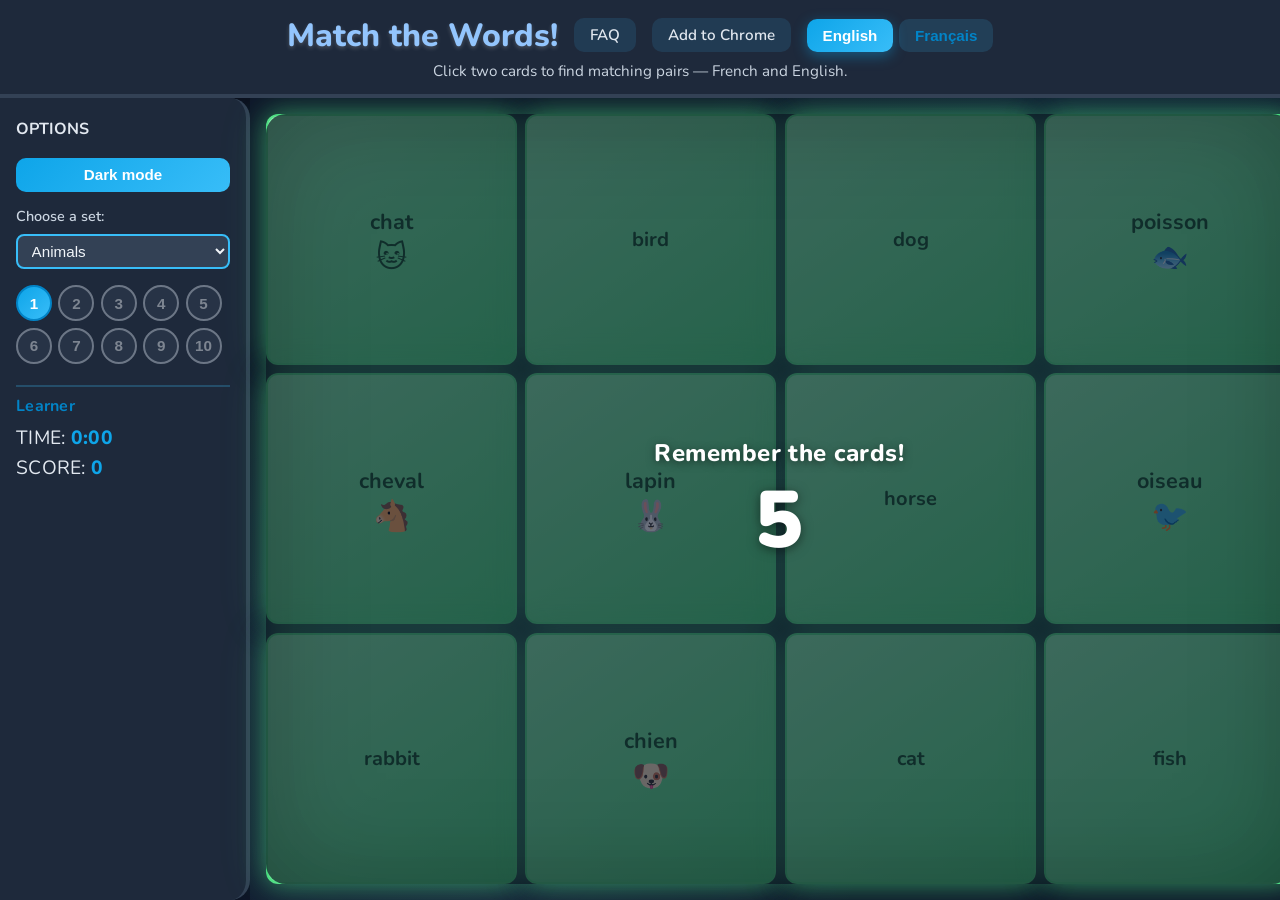
==== index.html @ 668156a0 "Add files via upload" ====
<!DOCTYPE html>
<html lang="en" class="theme-dark">
<head>
  <meta charset="UTF-8">
  <meta name="viewport" content="width=device-width, initial-scale=1.0">
  <title>French & English Matching Game</title>
  <script async src="https://pagead2.googlesyndication.com/pagead/js/adsbygoogle.js?client=ca-pub-5818700278216143" crossorigin="anonymous"></script>
  <link rel="preconnect" href="https://fonts.googleapis.com">
  <link rel="preconnect" href="https://fonts.gstatic.com" crossorigin>
  <link href="https://fonts.googleapis.com/css2?family=Nunito:wght@600;700;800&display=swap" rel="stylesheet">
  <link rel="stylesheet" href="style.css">
</head>
<body>
  <header class="header">
    <div class="header-top">
      <h1 id="page-title">Match the Words!</h1>
      <a href="about.html" class="btn btn-mode" id="faq-link">FAQ</a>
      <a href="https://chromewebstore.google.com/detail/dmmlkmlpfnjhclheapjllopnfknjkdfm" target="_blank" rel="noopener noreferrer" class="btn btn-mode add-to-chrome-btn" id="add-to-chrome-link">Add to Chrome</a>
      <div class="lang-toggle" role="group" aria-label="Language">
        <button type="button" id="lang-en" class="btn btn-lang active" data-lang="en">English</button>
        <button type="button" id="lang-fr" class="btn btn-lang" data-lang="fr">Français</button>
      </div>
    </div>
    <p class="instruction" id="instruction">Click two cards to find matching pairs — French and English.</p>
    <button type="button" id="options-toggle" class="options-toggle" aria-label="Open options" aria-expanded="false">Options</button>
  </header>

  <main class="main">
    <div id="options-overlay" class="options-overlay" aria-hidden="true"></div>
    <div class="main-inner">
      <aside class="options-panel" id="options-panel">
        <div class="options-panel-header">
          <h2 class="options-title" id="options-title">OPTIONS</h2>
          <button type="button" id="options-close" class="options-close" aria-label="Close options">×</button>
        </div>
        <div class="theme-option" role="group" aria-label="Theme">
          <button type="button" id="dark-mode-toggle" class="btn btn-mode btn-theme-toggle" aria-pressed="false">Dark mode</button>
        </div>
        <div class="controls">
          <label for="set-select" id="set-label">Choose a set:</label>
          <select id="set-select" aria-label="Choose word set">
            <option value="">Loading...</option>
          </select>
          <label for="level-select" id="level-label">Level:</label>
          <div class="level-row" id="level-select-row">
            <select id="level-select" aria-label="Level">
              <option value="1">1</option>
              <option value="2">2</option>
              <option value="3">3</option>
              <option value="4">4</option>
              <option value="5">5</option>
              <option value="6">6</option>
              <option value="7">7</option>
              <option value="8">8</option>
              <option value="9">9</option>
              <option value="10">10</option>
            </select>
            <button type="button" id="next-btn" class="btn btn-primary">Next</button>
          </div>
          <div id="practice-level-strip" class="practice-level-strip hidden" role="group" aria-label="Level"></div>
        </div>
        <div class="game-hud">
          <div class="hud-stat hud-title" id="title-display-wrap"><span id="title-display" aria-label="Your rank">Bronze Learner 🥉</span></div>
          <div class="progress-section">
            <div class="progress-label"><span id="progress-text">Level 1/10 · 0/6 pairs</span></div>
            <div class="progress-bar-wrap">
              <div class="progress-bar level-progress-bar" role="progressbar" aria-valuenow="1" aria-valuemin="1" aria-valuemax="10" aria-label="Level progress">
                <div class="progress-bar-fill level-progress-fill" id="level-progress-fill"></div>
              </div>
            </div>
            <div id="pairs-progress-bar" class="progress-bar pairs-progress-bar" role="progressbar" aria-valuenow="0" aria-valuemin="0" aria-valuemax="6" aria-label="Pairs matched">
              <div class="progress-bar-fill pairs-progress-fill" id="progress-bar-fill"></div>
            </div>
          </div>
          <div class="hud-stat hud-time"><span class="hud-stat-label" id="time-label">TIME:</span> <span id="timer-text">0:00</span></div>
          <div class="hud-stat hud-score"><span class="hud-stat-label" id="score-label">SCORE:</span> <span id="score-value">0</span></div>
        </div>
      </aside>
      <div class="game-board-wrap">
        <div id="game-area" class="game-area" aria-live="polite"></div>
      </div>
    </div>

    <div id="win-message" class="win-message hidden" role="alert">
      <p id="win-text">You did it! Great job!</p>
      <div class="win-stats">
        <div id="win-stars" class="win-stars" role="img" aria-label="Stars"></div>
        <p id="win-score-line">Score: <strong id="win-score-value">0</strong></p>
        <p id="win-time-line">Time: <strong id="win-time-value">0:00</strong></p>
      </div>
      <div class="win-actions">
        <button type="button" id="win-replay-btn" class="btn btn-primary">Replay</button>
        <button type="button" id="win-next-btn" class="btn btn-primary">Next</button>
        <button type="button" id="win-back-btn" class="btn btn-secondary">Back to start</button>
      </div>
    </div>

    <div id="timeup-message" class="win-message timeup-message hidden" role="alert">
      <p id="timeup-text">Time's up!</p>
      <p class="timeup-hint">Try again and match all pairs before the timer runs out!</p>
      <div class="win-actions">
        <button type="button" id="timeup-retry-btn" class="btn btn-primary">Retry</button>
        <button type="button" id="timeup-back-btn" class="btn btn-secondary">Back to start</button>
      </div>
    </div>

  </main>

  <script src="game.js"></script>
</body>
</html>
---- style.css ----
*,
*::before,
*::after {
  box-sizing: border-box;
}

:root,
html.theme-light {
  --bg-body: #ffffff;
  --bg-header: #ffffff;
  --bg-panel: #ffffff;
  --bg-board: #f0f9ff;
  --bg-card: linear-gradient(145deg, rgba(56, 189, 248, 0.95) 0%, rgba(125, 211, 252, 0.95) 100%);
  --text-primary: #1e293b;
  --text-secondary: #475569;
  --text-heading: #0284c7;
  --text-muted: #0369a1;
  --border-header: #38bdf8;
  --border-panel: #7dd3fc;
  --shadow-header: rgba(56, 189, 248, 0.2);
  --shadow-panel: rgba(56, 189, 248, 0.12);
  --input-bg: #fff;
  --bg-modal: #ffffff;
  --modal-text: #0369a1;
}

html.theme-dark {
  --bg-body: #0f172a;
  --bg-header: #1e293b;
  --bg-panel: #1e293b;
  --bg-board: #0f172a;
  --bg-card: rgba(30, 41, 59, 0.95);
  --text-primary: #f1f5f9;
  --text-secondary: #cbd5e1;
  --text-heading: #93c5fd;
  --text-muted: #e2e8f0;
  --border-header: #334155;
  --border-panel: #334155;
  --shadow-header: rgba(0, 0, 0, 0.3);
  --shadow-panel: rgba(0, 0, 0, 0.2);
  --input-bg: #334155;
  --bg-modal: #1e293b;
  --modal-text: #e2e8f0;
}

html, body {
  margin: 0;
  height: 100%;
  overflow: hidden;
}

body {
  font-family: "Nunito", "Segoe UI", system-ui, sans-serif;
  background: var(--bg-body);
  min-height: 100vh;
  color: var(--text-primary);
  display: flex;
  flex-direction: column;
  transition: background 0.3s ease, color 0.3s ease;
}

.header {
  flex-shrink: 0;
  text-align: center;
  padding: 0.85rem 1rem;
  background: var(--bg-header);
  border-bottom: 4px solid var(--border-header);
  box-shadow: 0 6px 24px var(--shadow-header);
  transition: background 0.3s ease, border-color 0.3s ease, box-shadow 0.3s ease;
}

.header-top {
  display: flex;
  flex-wrap: wrap;
  align-items: center;
  justify-content: center;
  gap: 0.5rem 1rem;
  margin-bottom: 0.25rem;
}

.action-btn {
  margin-left: auto;
  font-size: 0.9rem;
  font-weight: 700;
  color: #fff;
  text-decoration: none;
  padding: 0.4rem 0.85rem;
  border-radius: 10px;
  position: relative;
  z-index: 1;
  background: linear-gradient(135deg, #0ea5e9 0%, #38bdf8 50%, #7dd3fc 100%);
  box-shadow: 0 2px 10px rgba(14, 165, 233, 0.4);
  transition: transform 0.2s, box-shadow 0.2s;
  overflow: hidden;
}

.action-btn::before {
  content: "";
  position: absolute;
  inset: -3px;
  z-index: -2;
  border-radius: inherit;
  padding: 3px;
  background: conic-gradient(from 0deg, #38bdf8, #7dd3fc, #bae6fd, #38bdf8);
  -webkit-mask: linear-gradient(#fff 0 0) content-box, linear-gradient(#fff 0 0);
  mask: linear-gradient(#fff 0 0) content-box, linear-gradient(#fff 0 0);
  -webkit-mask-composite: xor;
  mask-composite: exclude;
  animation: action-border-spin 2.5s linear infinite;
}

@keyframes action-border-spin {
  to { transform: rotate(360deg); }
}

.action-btn:hover,
.action-btn:focus-visible {
  transform: scale(1.05);
  box-shadow: 0 4px 16px rgba(14, 165, 233, 0.5);
}

.action-btn.clicked {
  background: linear-gradient(135deg, #94a3b8 0%, #cbd5e1 100%);
  color: #64748b;
  box-shadow: none;
  cursor: default;
  transform: none;
}

.action-btn.clicked::before {
  animation: none;
  background: transparent;
}

.action-btn.clicked:hover,
.action-btn.clicked:focus-visible {
  transform: none;
  box-shadow: none;
}

.action-btn.cta-highlight {
  z-index: 11;
  animation: cta-highlight-pulse 1.5s ease-in-out infinite;
}
.action-btn.cta-highlight::before {
  animation: action-border-spin 2.5s linear infinite;
}

@keyframes cta-highlight-pulse {
  0%, 100% { box-shadow: 0 2px 10px rgba(14, 165, 233, 0.4), 0 0 0 0 rgba(56, 189, 248, 0.5); }
  50% { box-shadow: 0 4px 20px rgba(14, 165, 233, 0.6), 0 0 24px 4px rgba(56, 189, 248, 0.4); }
}

.cta-wrap {
  margin-left: auto;
  display: flex;
  flex-direction: column;
  align-items: flex-end;
  gap: 0.2rem;
  position: relative;
  z-index: 10;
}

.redirect-hint {
  font-size: 0.7rem;
  color: var(--text-secondary, #64748b);
  font-weight: 500;
}
.redirect-hint.hidden {
  display: none !important;
}

.highlight-overlay {
  position: fixed;
  inset: 0;
  z-index: 9;
  background: rgba(15, 23, 42, 0.55);
  pointer-events: auto;
  transition: opacity 0.3s ease;
}
.highlight-overlay.hidden {
  display: none !important;
}

.header h1 {
  margin: 0;
  font-size: clamp(1.4rem, 4vw, 2rem);
  font-weight: 800;
  color: var(--text-heading);
  text-shadow: 0 2px 4px rgba(255, 255, 255, 0.2);
  transition: color 0.3s ease;
}

.lang-toggle,
.theme-option {
  display: flex;
  gap: 0.35rem;
  flex-wrap: wrap;
}

.btn-theme-toggle {
  flex: 1;
  min-width: 0;
}

.btn-lang {
  padding: 0.5rem 1rem;
  font-size: 1rem;
  font-weight: 700;
  background: rgba(56, 189, 248, 0.15);
  color: #0284c7;
  border: 3px solid #38bdf8;
  border-radius: 999px;
  cursor: pointer;
}

.btn-lang:hover,
.btn-lang:focus-visible {
  background: rgba(56, 189, 248, 0.25);
  transform: scale(1.05);
}

.btn-lang.active {
  background: linear-gradient(135deg, #0ea5e9 0%, #38bdf8 100%);
  color: #fff;
  border-color: #0284c7;
  box-shadow: 0 4px 14px rgba(14, 165, 233, 0.4);
}

.instruction {
  margin: 0;
  font-size: clamp(0.8rem, 2vw, 0.95rem);
  color: var(--text-secondary);
  transition: color 0.3s ease;
}

.main {
  position: relative;
  flex: 1;
  min-height: 0;
  width: 100%;
  padding: 0;
  display: flex;
  flex-direction: column;
  overflow: hidden;
}

.main-inner {
  flex: 1;
  min-height: 0;
  display: flex;
  flex-direction: row;
  overflow: hidden;
}

.options-panel {
  flex-shrink: 0;
  width: 250px;
  padding: 1.25rem 1rem;
  background: var(--bg-panel);
  border-right: 4px solid var(--border-panel);
  box-shadow: 4px 0 28px var(--shadow-panel);
  display: flex;
  flex-direction: column;
  gap: 0.85rem;
  border-radius: 0 20px 20px 0;
  transition: background 0.3s ease, border-color 0.3s ease, box-shadow 0.3s ease;
}

.options-title {
  margin: 0 0 0.25rem;
  font-size: 1rem;
  color: var(--text-muted);
  transition: color 0.3s ease;
}

.mode-switcher {
  display: flex;
  gap: 0.35rem;
  flex-wrap: wrap;
}

.btn-mode {
  flex: 1;
  min-width: 0;
  padding: 0.4rem 0.5rem;
  font-size: 0.75rem;
  font-weight: 600;
  background: rgba(56, 189, 248, 0.12);
  color: var(--text-muted);
  border: 2px solid #38bdf8;
  border-radius: 8px;
  cursor: pointer;
  transition: background 0.2s, transform 0.15s, color 0.3s;
  white-space: normal;
  word-break: break-word;
  text-align: center;
  line-height: 1.2;
}

.btn-mode:hover,
.btn-mode:focus-visible {
  background: rgba(56, 189, 248, 0.2);
  transform: scale(1.02);
}

.btn-mode.active {
  background: linear-gradient(135deg, #0ea5e9 0%, #38bdf8 100%);
  color: #fff;
  border-color: #0284c7;
}

#faq-link,
.add-to-chrome-btn {
  flex: none;
  text-decoration: none;
  min-width: auto;
}

.daily-progress-wrap {
  display: flex;
  align-items: center;
  gap: 0.5rem;
  font-weight: 700;
  color: #059669;
  font-size: 0.9rem;
}

/* Daily mode: much bigger streak in the options panel */
.options-panel:not(.practice-mode-view) .daily-progress-wrap {
  font-size: 1.5rem;
}

.options-panel:not(.practice-mode-view) .streak-display {
  font-size: 1.5rem;
}

.options-panel:not(.practice-mode-view) .streak-emoji {
  font-size: 1.4rem;
}

.streak-display {
  display: inline-flex;
  align-items: center;
  gap: 0.35rem;
  font-weight: 700;
  color: #ea580c;
  font-size: 0.95rem;
}

.streak-emoji {
  display: inline-block;
  animation: streak-fire 1.2s ease-in-out infinite;
}

@keyframes streak-fire {
  0%, 100% { transform: scale(1); opacity: 1; }
  50% { transform: scale(1.15); opacity: 0.9; }
}

.controls {
  display: flex;
  flex-direction: column;
  gap: 0.5rem;
}

.controls label {
  font-weight: 600;
  font-size: 0.9rem;
  color: var(--text-secondary);
  transition: color 0.3s ease;
}

#set-select,
#level-select {
  padding: 0.4rem 0.6rem;
  font-size: 0.95rem;
  border: 2px solid #38bdf8;
  border-radius: 8px;
  background: var(--input-bg, #fff);
  color: var(--text-primary);
  cursor: pointer;
  transition: background 0.3s ease, color 0.3s ease;
}

.level-row {
  display: flex;
  gap: 0.5rem;
  align-items: center;
}

.level-row.hidden,
.daily-level-wrap.hidden,
.practice-level-strip.hidden {
  display: none !important;
}

/* Level circles (1–10) are for practice only; never show in daily mode */
.options-panel:not(.practice-mode-view) .practice-level-strip {
  display: none !important;
}

.practice-level-strip {
  display: flex;
  flex-wrap: wrap;
  gap: 0.4rem;
  align-items: center;
  margin-top: 0.5rem;
}

.practice-level-btn {
  width: 2.25rem;
  height: 2.25rem;
  padding: 0;
  border-radius: 50%;
  border: 2px solid #38bdf8;
  background: var(--input-bg, #fff);
  color: var(--text-primary);
  font-size: 0.95rem;
  font-weight: 700;
  cursor: pointer;
  display: inline-flex;
  align-items: center;
  justify-content: center;
  transition: background 0.2s ease, color 0.2s ease, border-color 0.2s ease, transform 0.15s ease;
}

.practice-level-btn:hover:not(:disabled) {
  background: #38bdf8;
  color: #fff;
  transform: scale(1.08);
}

.practice-level-btn.current {
  background: linear-gradient(135deg, #0ea5e9 0%, #38bdf8 100%);
  color: #fff;
  border-color: #0284c7;
}

.practice-level-btn:disabled {
  opacity: 0.45;
  cursor: not-allowed;
  border-color: var(--border, #cbd5e1);
}

.daily-level-wrap {
  display: flex;
  align-items: center;
  gap: 0.5rem;
  font-weight: 600;
  font-size: 0.95rem;
  color: var(--text-secondary);
  transition: color 0.3s ease;
}

#daily-level-display {
  min-width: 3ch;
}

.btn {
  padding: 0.5rem 1rem;
  font-size: 0.95rem;
  font-weight: 600;
  border: none;
  border-radius: 10px;
  cursor: pointer;
  transition: transform 0.15s ease, box-shadow 0.15s ease;
}

.btn:hover:not(:disabled),
.btn:focus-visible {
  transform: scale(1.04);
  box-shadow: 0 6px 20px rgba(14, 165, 233, 0.35);
}

.btn-primary {
  background: linear-gradient(135deg, #0ea5e9 0%, #38bdf8 50%, #7dd3fc 100%);
  color: #fff;
  box-shadow: 0 4px 16px rgba(14, 165, 233, 0.35);
  border-radius: 999px;
  font-weight: 700;
}

.btn-secondary {
  background: rgba(56, 189, 248, 0.15);
  color: var(--text-muted);
  border: 2px solid #38bdf8;
  transition: color 0.3s ease;
}

.btn:disabled {
  opacity: 0.6;
  cursor: not-allowed;
  transform: none;
}

.game-hud {
  margin-top: 0.5rem;
  padding-top: 0.75rem;
  border-top: 2px solid rgba(56, 189, 248, 0.25);
  display: flex;
  flex-direction: column;
  gap: 0.35rem;
  font-size: 0.9rem;
  color: var(--text-muted);
  letter-spacing: 0.02em;
  transition: color 0.3s ease;
}

/* Simplified options panel when daily mission is complete (score and time stay visible) */
.options-panel.daily-complete-view .progress-section {
  display: none;
}
.options-panel.daily-complete-view #level-label,
.options-panel.daily-complete-view #level-select-row {
  display: none;
}
.options-panel.daily-complete-view .game-hud {
  gap: 0.25rem;
  padding-top: 0.5rem;
}

/* Simplified options panel in practice mode (keep progress bar, score and time visible) */
.options-panel.practice-mode-view #level-label,
.options-panel.practice-mode-view #level-select-row {
  display: none;
}
.options-panel.practice-mode-view .game-hud {
  gap: 0.25rem;
  padding-top: 0.5rem;
}

/* Progress bar only: fade in from top when preview ends, fade out when round complete (score and time always visible) */
.options-panel .progress-section {
  opacity: 1;
  visibility: visible;
  transform: translateY(0);
  transition: opacity 0.45s ease, visibility 0.45s ease, transform 0.45s ease;
}
.options-panel.preview-active .progress-section {
  opacity: 0;
  visibility: hidden;
  pointer-events: none;
  transform: translateY(-12px);
}
.options-panel.round-complete .progress-section {
  opacity: 0;
  visibility: hidden;
  pointer-events: none;
  transform: translateY(-12px);
  transition: opacity 0.45s ease, visibility 0.45s ease, transform 0.45s ease;
}

.daily-progress-wrap.hidden {
  display: none;
}

.hud-title {
  font-size: clamp(0.85rem, 2vw, 1rem);
  font-weight: 700;
  color: var(--text-muted);
  margin-bottom: 0.25rem;
  transition: color 0.3s ease;
}

#title-display {
  color: #0284c7;
}

.hud-time,
.hud-score {
  font-size: clamp(1rem, 2.5vw, 1.2rem);
}

.hud-time #timer-text,
.hud-score #score-value {
  color: #0ea5e9;
  font-weight: 800;
}

.progress-section {
  display: none !important;
}

.progress-label {
  font-size: 0.8rem;
  font-weight: 600;
  color: #0369a1;
  letter-spacing: 0.02em;
}

#progress-text {
  display: block;
  font-size: 0.8rem;
  color: #0284c7;
  letter-spacing: 0.02em;
}

.progress-bar-wrap {
  margin-bottom: 0.25rem;
}

.progress-bar {
  height: 0.5rem;
  border-radius: 999px;
  background: rgba(56, 189, 248, 0.2);
  border: 1px solid rgba(56, 189, 248, 0.3);
  overflow: hidden;
  box-shadow: inset 0 1px 3px rgba(0, 0, 0, 0.06);
}

.progress-bar.level-progress-bar {
  height: 0.5rem;
  background: linear-gradient(90deg, rgba(56, 189, 248, 0.25) 0%, rgba(14, 165, 233, 0.2) 100%);
  border-color: rgba(56, 189, 248, 0.35);
}

.level-progress-fill {
  background: linear-gradient(90deg, #0ea5e9 0%, #38bdf8 50%, #7dd3fc 100%);
  box-shadow: 0 0 12px rgba(14, 165, 233, 0.4);
  transition: width 0.5s cubic-bezier(0.34, 1.56, 0.64, 1);
}

.pairs-progress-bar {
  height: 0.75rem;
  margin-top: 0.35rem;
  background: rgba(56, 189, 248, 0.2);
}

.progress-bar-fill {
  height: 100%;
  width: 0%;
  border-radius: 999px;
  transition: width 0.5s cubic-bezier(0.34, 1.56, 0.64, 1);
}

.pairs-progress-fill {
  background: linear-gradient(90deg, #0ea5e9 0%, #38bdf8 40%, #7dd3fc 100%);
  box-shadow: 0 0 14px rgba(14, 165, 233, 0.35);
  position: relative;
}

.pairs-progress-fill::after {
  content: "";
  position: absolute;
  inset: 0;
  border-radius: 999px;
  background: linear-gradient(105deg, transparent 0%, rgba(255, 255, 255, 0.35) 50%, transparent 100%);
  pointer-events: none;
}

.game-board-wrap {
  position: relative;
  flex: 1;
  min-height: 0;
  display: flex;
  align-items: center;
  justify-content: center;
  padding: 1rem;
  background: var(--bg-board);
  transition: background 0.3s ease;
}

.preview-overlay {
  position: absolute;
  inset: 0;
  display: flex;
  flex-direction: column;
  align-items: center;
  justify-content: center;
  gap: 0.75rem;
  background: rgba(15, 23, 42, 0.62);
  border-radius: 20px;
  margin: 1rem;
  z-index: 5;
  pointer-events: none;
  box-shadow: inset 0 0 100px rgba(0, 0, 0, 0.25);
  transition: background 0.3s ease;
}

.preview-overlay-msg {
  margin: 0;
  font-size: clamp(1.1rem, 4vw, 1.5rem);
  font-weight: 800;
  color: #fff;
  text-shadow: 0 2px 8px rgba(0, 0, 0, 0.5);
  letter-spacing: 0.02em;
}

.preview-overlay-count {
  margin: 0;
  font-size: clamp(3rem, 12vw, 5rem);
  font-weight: 900;
  color: #fff;
  text-shadow: 0 2px 12px rgba(0, 0, 0, 0.5);
  line-height: 1;
  animation: preview-pulse 1s ease-in-out infinite;
}

@keyframes preview-pulse {
  50% { transform: scale(1.1); }
}

.game-board-wrap::before {
  content: "";
  position: absolute;
  inset: 0;
  background-image: radial-gradient(circle at 20% 80%, rgba(125, 211, 252, 0.12) 0%, transparent 40%),
    radial-gradient(circle at 80% 20%, rgba(56, 189, 248, 0.08) 0%, transparent 40%);
  pointer-events: none;
}

.game-area {
  width: 100%;
  height: 100%;
  max-width: 100%;
  max-height: 100%;
  display: grid;
  grid-template-columns: repeat(4, 1fr);
  grid-template-rows: repeat(3, 1fr);
  gap: 0.5rem;
  aspect-ratio: 4 / 3;
  margin: auto;
}

.card {
  aspect-ratio: 1;
  min-height: 0;
  max-width: 100%;
  max-height: 100%;
  width: 100%;
  height: auto;
  perspective: 600px;
  cursor: pointer;
  transition: transform 0.2s ease;
}

.card:hover:not(.matched) {
  transform: scale(1.03);
}

.card:hover:not(.matched) .card-back {
  box-shadow: 0 10px 28px rgba(14, 165, 233, 0.45);
}

html.theme-dark .card:hover:not(.matched) .card-back {
  box-shadow: 0 8px 24px rgba(71, 85, 105, 0.5);
}

.card-inner {
  position: relative;
  width: 100%;
  height: 100%;
  transition: transform 0.5s ease;
  transform-style: preserve-3d;
}

.card.flipped .card-inner,
.card.matched .card-inner {
  transform: rotateY(180deg);
}

.card-face {
  position: absolute;
  width: 100%;
  height: 100%;
  backface-visibility: hidden;
  border-radius: 12px;
  display: flex;
  align-items: center;
  justify-content: center;
  font-weight: 700;
  font-size: clamp(0.75rem, 2.5vw, 1.25rem);
  box-shadow: 0 4px 12px rgba(0, 0, 0, 0.1);
}

.card-back {
  background: linear-gradient(145deg, #0ea5e9 0%, #38bdf8 50%, #7dd3fc 100%);
  color: #fff;
  border: 4px solid rgba(255, 255, 255, 0.6);
  box-shadow: 0 8px 24px rgba(14, 165, 233, 0.35);
}

html.theme-dark .card-back {
  background: linear-gradient(145deg, #1e3a5f 0%, #334155 100%);
  color: #fff;
  border: 2px solid rgba(71, 85, 105, 0.8);
  box-shadow: 0 4px 16px rgba(0, 0, 0, 0.3);
}

.card-back::after {
  content: "?";
  font-size: 1.8em;
  opacity: 0.9;
}

.card-front {
  background: #fff;
  color: #1a1a2e;
  border: 3px solid #38bdf8;
  transform: rotateY(180deg);
}

html.theme-dark .card-front {
  background: linear-gradient(145deg, #86efac 0%, #4ade80 100%);
  color: #14532d;
  border: 2px solid rgba(74, 222, 128, 0.8);
  box-shadow: 0 0 24px rgba(74, 222, 128, 0.5), 0 0 48px rgba(74, 222, 128, 0.2);
}

.card.matched .card-front {
  background: linear-gradient(145deg, #86efac 0%, #4ade80 100%);
  border-color: #22c55e;
  color: #166534;
  animation: match-shine 0.5s ease-out;
}

html.theme-dark .card.matched .card-front {
  background: linear-gradient(145deg, #86efac 0%, #4ade80 100%);
  border-color: #22c55e;
  color: #14532d;
  box-shadow: 0 0 28px rgba(74, 222, 128, 0.7), 0 0 56px rgba(74, 222, 128, 0.3);
}

@keyframes match-shine {
  0% { transform: rotateY(180deg) scale(1); box-shadow: 0 4px 12px rgba(0, 0, 0, 0.1); }
  50% { transform: rotateY(180deg) scale(1.08); box-shadow: 0 0 20px rgba(34, 197, 94, 0.6); }
  100% { transform: rotateY(180deg) scale(1); box-shadow: 0 4px 12px rgba(0, 0, 0, 0.1); }
}

.card.chinese .card-front {
  font-size: clamp(0.9rem, 3vw, 1.35rem);
  flex-direction: column;
  gap: 0.2em;
}

.card-emoji {
  display: block;
  font-size: 1.4em;
  line-height: 1;
}

.daily-limit-message {
  position: absolute;
  inset: 0;
  display: flex;
  flex-direction: column;
  align-items: center;
  justify-content: center;
  gap: 1rem;
  padding: 1.5rem;
  background: var(--bg-modal);
  border-radius: 20px;
  border: 3px solid #38bdf8;
  text-align: center;
  z-index: 5;
  transition: background 0.3s ease;
}

.daily-limit-message.hidden {
  display: none !important;
}

.daily-limit-text {
  margin: 0;
  font-size: 1.1rem;
  font-weight: 700;
  color: var(--modal-text);
  line-height: 1.4;
  transition: color 0.3s ease;
}

.daily-limit-actions {
  display: flex;
  flex-wrap: wrap;
  gap: 0.75rem;
  justify-content: center;
}

.hidden {
  display: none !important;
}

.win-message,
.timeup-message {
  position: absolute;
  left: 50%;
  top: 50%;
  transform: translate(-50%, -50%);
  z-index: 10;
  text-align: center;
  padding: 1.75rem 2rem;
  max-width: min(90vw, 420px);
  width: 100%;
  box-sizing: border-box;
}

.win-message {
  background: var(--bg-modal);
  border-radius: 24px;
  border: 4px solid #22c55e;
  box-shadow: 0 24px 64px rgba(0, 0, 0, 0.18), 0 0 0 2px rgba(34, 197, 94, 0.3);
  transition: background 0.3s ease;
}

.win-message p {
  margin: 0 0 0.5rem;
  font-size: 1.5rem;
  font-weight: 700;
  color: var(--modal-text);
  transition: color 0.3s ease;
}

.win-stats {
  margin: 1rem 0;
  font-size: 1.1rem;
  color: var(--modal-text);
  transition: color 0.3s ease;
}

.win-stars {
  display: flex;
  justify-content: center;
  gap: 0.35em;
  margin: 0 0 0.5rem;
  font-size: 2.5rem;
  line-height: 1;
}

.win-star {
  display: inline-block;
  transform: scale(0);
  opacity: 0;
  animation: star-pop 0.5s cubic-bezier(0.34, 1.56, 0.64, 1) forwards;
}

.win-star-filled {
  color: #fbbf24;
  text-shadow: 0 0 12px rgba(251, 191, 36, 0.5);
}

.win-star-empty {
  color: rgba(14, 165, 233, 0.25);
  animation-name: star-pop-subtle;
}

@keyframes star-pop {
  0% { transform: scale(0); opacity: 0; }
  60% { transform: scale(1.25); opacity: 1; }
  100% { transform: scale(1); opacity: 1; }
}

@keyframes star-pop-subtle {
  0% { transform: scale(0); opacity: 0; }
  100% { transform: scale(1); opacity: 1; }
}

.win-stats p {
  margin: 0.25rem 0;
  font-size: 1.1rem;
  font-weight: 600;
}

.win-actions {
  display: flex;
  flex-wrap: wrap;
  gap: 0.75rem;
  justify-content: center;
  margin-top: 1rem;
}

.win-message .btn {
  margin: 0;
}

.timeup-message {
  border: 4px solid #38bdf8;
  border-radius: 24px;
  background: var(--bg-modal, #ffffff);
  box-shadow: 0 20px 60px rgba(56, 189, 248, 0.2);
}

.timeup-message p {
  color: #0369a1;
}

.timeup-hint {
  font-size: 0.95rem !important;
  font-weight: 600 !important;
  color: #0284c7 !important;
  margin: 0.5rem 0 1rem !important;
}

.confetti-container {
  position: fixed;
  inset: 0;
  pointer-events: none;
  z-index: 20;
  overflow: hidden;
}

.confetti-piece {
  position: absolute;
  top: -10px;
  border-radius: 2px;
  pointer-events: none;
  animation: confetti-fall 2.5s ease-out forwards;
}

@keyframes confetti-fall {
  0% {
    transform: translateY(0) rotate(0deg);
    opacity: 1;
  }
  100% {
    transform: translateY(100vh) rotate(720deg);
    opacity: 0;
  }
}

.daily-complete-celebration {
  position: fixed;
  inset: 0;
  z-index: 25;
  display: flex;
  align-items: center;
  justify-content: center;
  pointer-events: none;
  opacity: 0;
  transition: opacity 0.25s ease-out;
}

.daily-complete-celebration.visible {
  opacity: 1;
}

.daily-complete-celebration.hidden {
  display: none !important;
}

.daily-complete-overlay {
  position: absolute;
  inset: 0;
  background: rgba(0, 0, 0, 0.72);
}

.daily-complete-streak-reveal {
  position: relative;
  z-index: 1;
  text-align: center;
  transform: scale(0.3);
  opacity: 0;
  transition: transform 0.35s cubic-bezier(0.34, 1.56, 0.64, 1), opacity 0.3s ease-out;
}

.daily-complete-streak-reveal.revealed {
  transform: scale(1);
  opacity: 1;
}

.daily-complete-streak-label {
  margin: 0 0 0.25rem 0;
  font-size: 1rem;
  font-weight: 700;
  color: rgba(255, 255, 255, 0.9);
  text-transform: uppercase;
  letter-spacing: 0.08em;
}

.daily-complete-streak-value {
  margin: 0;
  font-size: 3rem;
  font-weight: 800;
  color: #fff;
  display: flex;
  align-items: center;
  justify-content: center;
  gap: 0.25rem;
}

.daily-complete-emoji {
  display: inline-block;
  animation: streak-fire 1.2s ease-in-out infinite;
}

/* Options toggle — visible only on small screens */
.options-toggle {
  display: none;
  margin: 0.5rem auto 0;
  padding: 0.4rem 0.75rem;
  font-size: 0.85rem;
  font-weight: 700;
  background: rgba(56, 189, 248, 0.2);
  color: var(--text-heading);
  border: 2px solid var(--border-panel);
  border-radius: 8px;
  cursor: pointer;
  transition: background 0.2s, transform 0.15s;
}

.options-toggle:hover,
.options-toggle:focus-visible {
  background: rgba(56, 189, 248, 0.35);
  transform: scale(1.02);
}

.options-close {
  display: none;
  padding: 0.25rem 0.5rem;
  font-size: 1.5rem;
  line-height: 1;
  background: transparent;
  border: none;
  color: var(--text-muted);
  cursor: pointer;
  border-radius: 6px;
  transition: background 0.2s, color 0.2s;
}

.options-close:hover,
.options-close:focus-visible {
  background: rgba(56, 189, 248, 0.2);
  color: var(--text-primary);
}

.options-panel-header {
  display: flex;
  align-items: center;
  justify-content: space-between;
  gap: 0.5rem;
  margin-bottom: 0.25rem;
}

.options-panel-header .options-title {
  margin: 0;
}

.options-overlay {
  display: none;
  position: fixed;
  inset: 0;
  background: rgba(15, 23, 42, 0.5);
  z-index: 8;
  opacity: 0;
  pointer-events: none;
  transition: opacity 0.25s ease;
}

body.options-open .options-overlay {
  opacity: 1;
  pointer-events: auto;
}

@media (max-width: 768px) {
  .options-toggle {
    display: inline-flex;
    align-items: center;
    justify-content: center;
  }
}

@media (max-width: 600px) {
  .main-inner {
    flex-direction: row;
  }

  .options-overlay {
    display: block;
  }

  .options-panel {
    position: fixed;
    left: 0;
    top: 0;
    bottom: 0;
    width: 280px;
    max-width: 85vw;
    z-index: 9;
    transform: translateX(-100%);
    transition: transform 0.3s ease;
    border-right: 4px solid var(--border-panel);
    border-radius: 0;
    overflow-y: auto;
    -webkit-overflow-scrolling: touch;
  }

  body.options-open .options-panel {
    transform: translateX(0);
  }

  .options-close {
    display: block;
    flex-shrink: 0;
  }

  .options-title {
    width: auto;
  }

  .header {
    padding: 0.65rem 0.75rem;
  }

  .instruction {
    font-size: clamp(0.75rem, 2vw, 0.9rem);
  }
}

@media (max-width: 480px) {
  .game-area {
    grid-template-columns: repeat(3, 1fr);
    gap: 0.4rem;
  }

  .game-board-wrap {
    padding: 0.75rem;
  }

  .card {
    min-width: 0;
  }
}

@media (max-width: 360px) {
  .game-area {
    grid-template-columns: repeat(2, 1fr);
  }
}

@media (min-width: 501px) {
  .game-area {
    grid-template-columns: repeat(4, 1fr);
  }
}

/* About page — allow scroll (override game page overflow: hidden) */
html:has(body.about-page) {
  overflow: auto;
  height: auto;
}

.about-page {
  overflow: auto;
  height: auto;
  min-height: 100vh;
  display: block;
}

.about-page .header-top {
  margin-bottom: 0;
}

.about-site-title {
  margin: 0;
  font-size: clamp(1.2rem, 3.5vw, 1.75rem);
  font-weight: 800;
  color: var(--text-heading);
}

.about-site-link {
  color: inherit;
  text-decoration: none;
}

.about-site-link:hover,
.about-site-link:focus-visible {
  text-decoration: underline;
}

.about-nav {
  display: flex;
  align-items: center;
  gap: 0.5rem;
}

.about-nav .btn {
  text-decoration: none;
}

.about-nav-current {
  font-weight: 700;
  color: var(--text-muted);
  font-size: 0.9rem;
}

.ad-slot {
  min-height: 90px;
  background: var(--bg-panel);
  margin: 0;
  padding: 0.5rem 1rem;
}

.ad-slot-bottom {
  min-height: 250px;
  margin-top: 1rem;
}

.about-main {
  max-width: 720px;
  margin: 0 auto;
  padding: 1.5rem 1rem 1rem;
}

@media (max-width: 380px) {
  .about-main {
    padding-left: 0.75rem;
    padding-right: 0.75rem;
  }
}

.about-content {
  line-height: 1.6;
  color: var(--text-primary);
}

.about-content h2 {
  font-size: 1.25rem;
  color: var(--text-heading);
  margin: 1.5rem 0 0.5rem;
  scroll-margin-top: 1rem;
}

.about-content h2:first-child {
  margin-top: 0;
}

.about-content h3 {
  font-size: 1.05rem;
  color: var(--text-heading);
  margin: 1.25rem 0 0.35rem;
  scroll-margin-top: 1rem;
}

.faq-list h3:first-of-type {
  margin-top: 0.5rem;
}

.about-content p {
  margin: 0 0 0.75rem;
}

.about-content ul {
  margin: 0 0 1rem;
  padding-left: 1.5rem;
}

.about-content li {
  margin-bottom: 0.35rem;
}

.about-footer {
  text-align: center;
  padding: 1.5rem 1rem;
  border-top: 1px solid var(--border-panel);
  margin-top: 1rem;
}

.about-footer a {
  color: var(--text-heading);
  text-decoration: none;
  font-weight: 700;
}

.about-footer a:hover,
.about-footer a:focus-visible {
  text-decoration: underline;
}
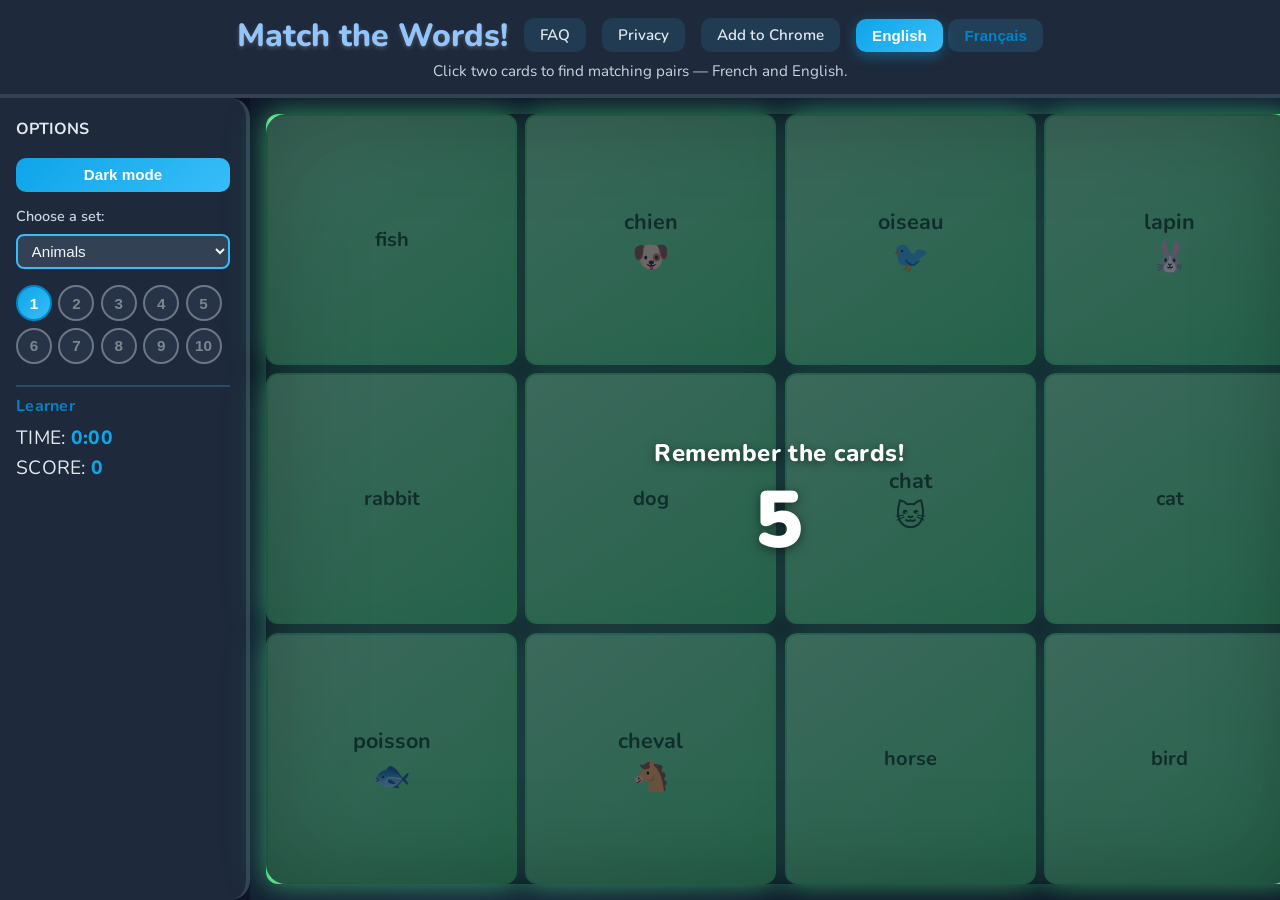
==== commit 86e861e5: "Add files via upload" ====
--- a/index.html
+++ b/index.html
@@ -15,6 +15,7 @@
     <div class="header-top">
       <h1 id="page-title">Match the Words!</h1>
       <a href="about.html" class="btn btn-mode" id="faq-link">FAQ</a>
+      <a href="privacy.html" class="btn btn-mode add-to-chrome-btn">Privacy</a>
       <a href="https://chromewebstore.google.com/detail/dmmlkmlpfnjhclheapjllopnfknjkdfm" target="_blank" rel="noopener noreferrer" class="btn btn-mode add-to-chrome-btn" id="add-to-chrome-link">Add to Chrome</a>
       <div class="lang-toggle" role="group" aria-label="Language">
         <button type="button" id="lang-en" class="btn btn-lang active" data-lang="en">English</button>
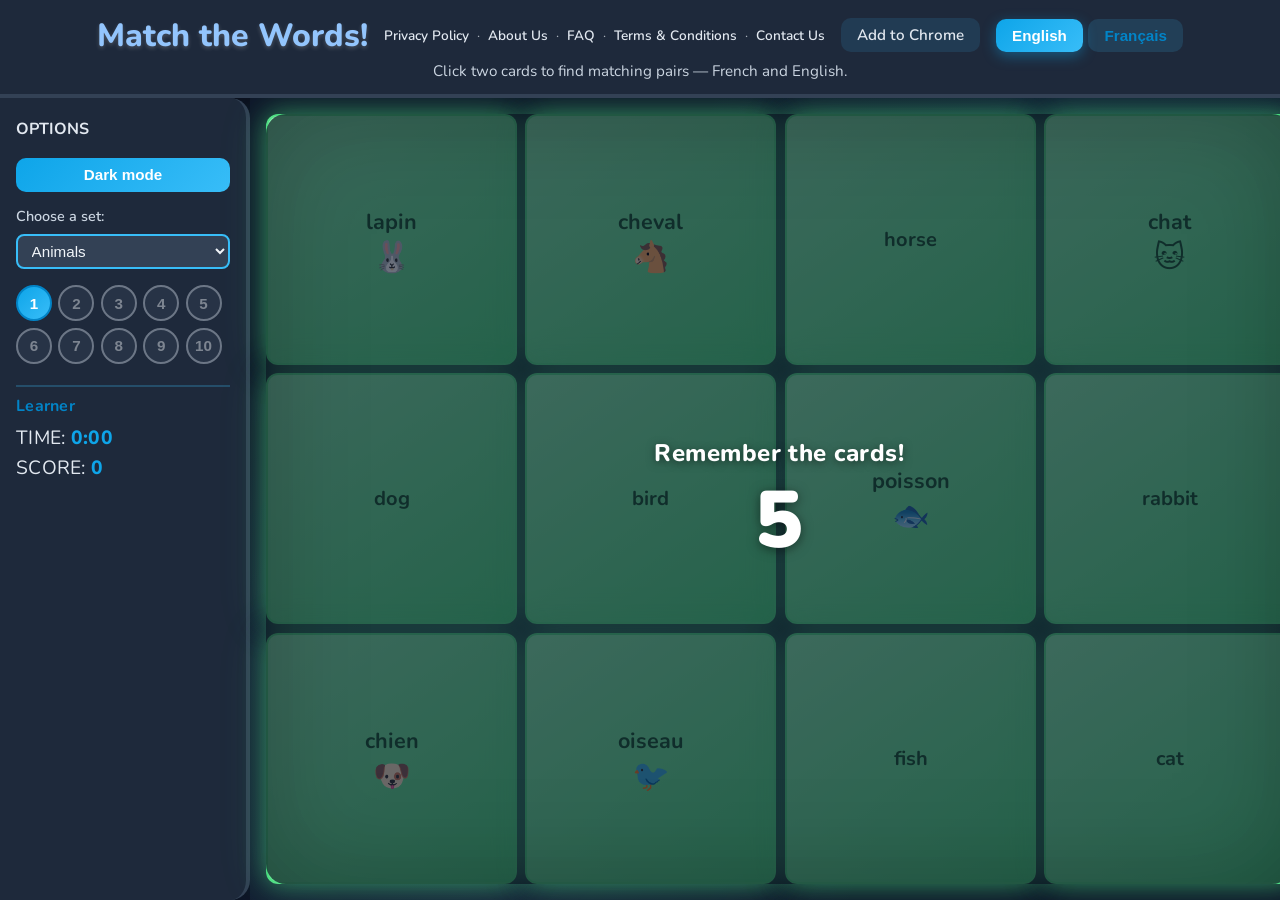
==== commit aa4e8eac: "Add files via upload" ====
--- a/index.html
+++ b/index.html
@@ -14,8 +14,13 @@
   <header class="header">
     <div class="header-top">
       <h1 id="page-title">Match the Words!</h1>
-      <a href="about.html" class="btn btn-mode" id="faq-link">FAQ</a>
-      <a href="privacy.html" class="btn btn-mode add-to-chrome-btn">Privacy</a>
+      <nav class="about-nav" aria-label="Site navigation">
+        <a href="privacy.html" class="nav-bar-link">Privacy Policy</a>
+        <a href="about.html#about" class="nav-bar-link">About Us</a>
+        <a href="about.html#faq" class="nav-bar-link">FAQ</a>
+        <a href="terms.html" class="nav-bar-link">Terms & Conditions</a>
+        <a href="contact.html" class="nav-bar-link">Contact Us</a>
+      </nav>
       <a href="https://chromewebstore.google.com/detail/dmmlkmlpfnjhclheapjllopnfknjkdfm" target="_blank" rel="noopener noreferrer" class="btn btn-mode add-to-chrome-btn" id="add-to-chrome-link">Add to Chrome</a>
       <div class="lang-toggle" role="group" aria-label="Language">
         <button type="button" id="lang-en" class="btn btn-lang active" data-lang="en">English</button>
--- a/style.css
+++ b/style.css
@@ -1270,17 +1270,61 @@
 .about-nav {
   display: flex;
   align-items: center;
-  gap: 0.5rem;
+  flex-wrap: wrap;
+  gap: 0.25rem 0.5rem;
 }
 
 .about-nav .btn {
   text-decoration: none;
+}
+
+/* Nav bar links (text style, not buttons) */
+.about-nav .nav-bar-link {
+  padding: 0;
+  font-size: 0.85rem;
+  font-weight: 600;
+  background: none;
+  border: none;
+  border-radius: 0;
+  color: var(--text-muted);
+  text-decoration: none;
+  cursor: pointer;
+  transition: color 0.2s ease;
+  box-shadow: none;
+  transform: none;
+  flex: none;
+  min-width: 0;
+}
+
+.about-nav .nav-bar-link:hover,
+.about-nav .nav-bar-link:focus-visible {
+  color: var(--text-heading);
+  text-decoration: underline;
+  background: transparent;
+  transform: none;
+  box-shadow: none;
+}
+
+.about-nav .nav-bar-link:not(:last-child)::after {
+  content: " · ";
+  margin-left: 0.25rem;
+  color: var(--text-muted);
+  opacity: 0.7;
+  font-weight: 400;
 }
 
 .about-nav-current {
   font-weight: 700;
   color: var(--text-muted);
-  font-size: 0.9rem;
+  font-size: 0.85rem;
+}
+
+.about-nav .about-nav-current:not(:last-child)::after {
+  content: " · ";
+  margin-left: 0.25rem;
+  color: var(--text-muted);
+  opacity: 0.7;
+  font-weight: 400;
 }
 
 .ad-slot {
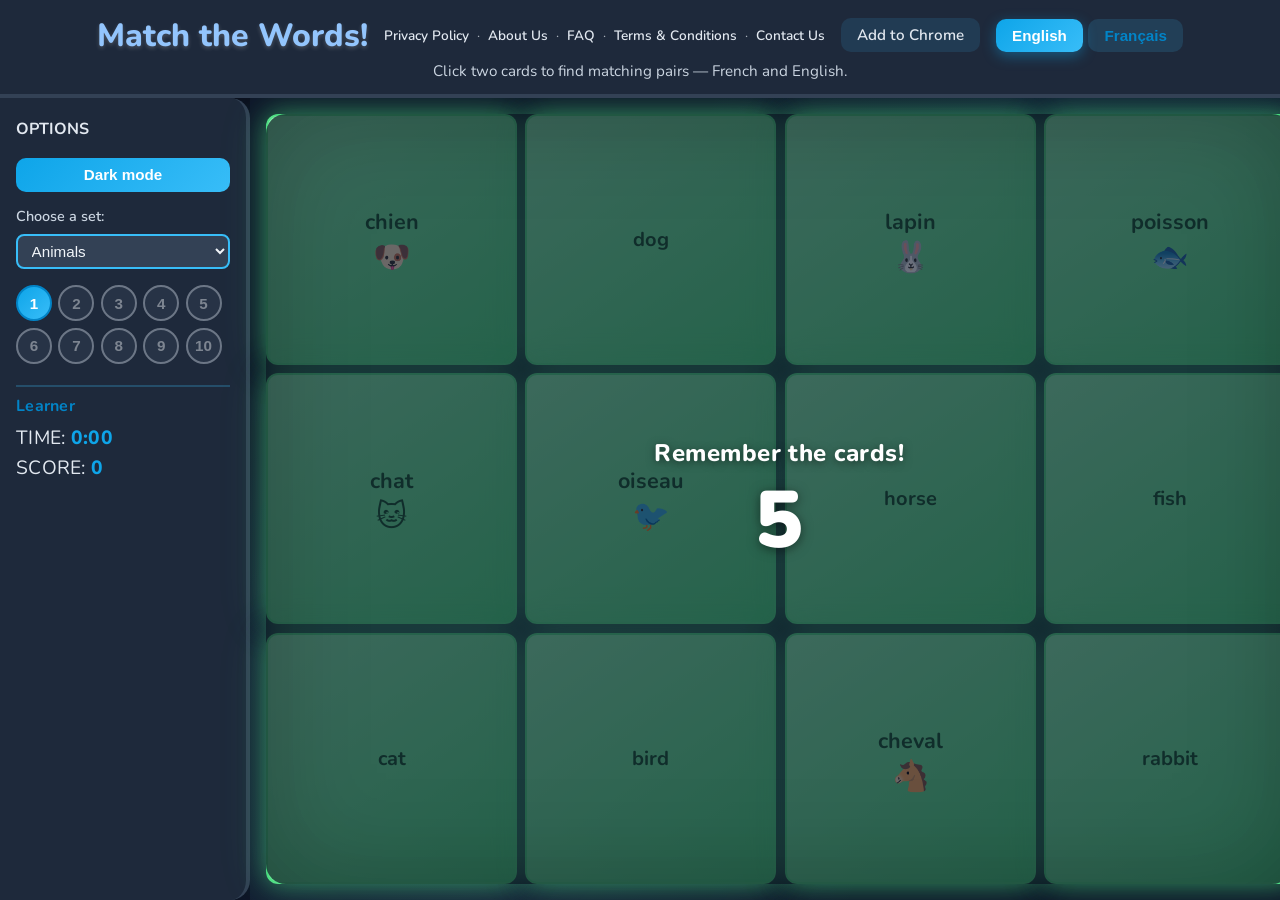
==== commit 6f412d59: "Add files via upload" ====
--- a/index.html
+++ b/index.html
@@ -1,6 +1,15 @@
 <!DOCTYPE html>
 <html lang="en" class="theme-dark">
 <head>
+  <!-- Google tag (gtag.js) -->
+  <script async src="https://www.googletagmanager.com/gtag/js?id=G-3M0G4M3ZP7"></script>
+  <script>
+    window.dataLayer = window.dataLayer || [];
+    function gtag(){dataLayer.push(arguments);}
+    gtag('js', new Date());
+
+    gtag('config', 'G-3M0G4M3ZP7');
+  </script>
   <meta charset="UTF-8">
   <meta name="viewport" content="width=device-width, initial-scale=1.0">
   <title>French & English Matching Game</title>
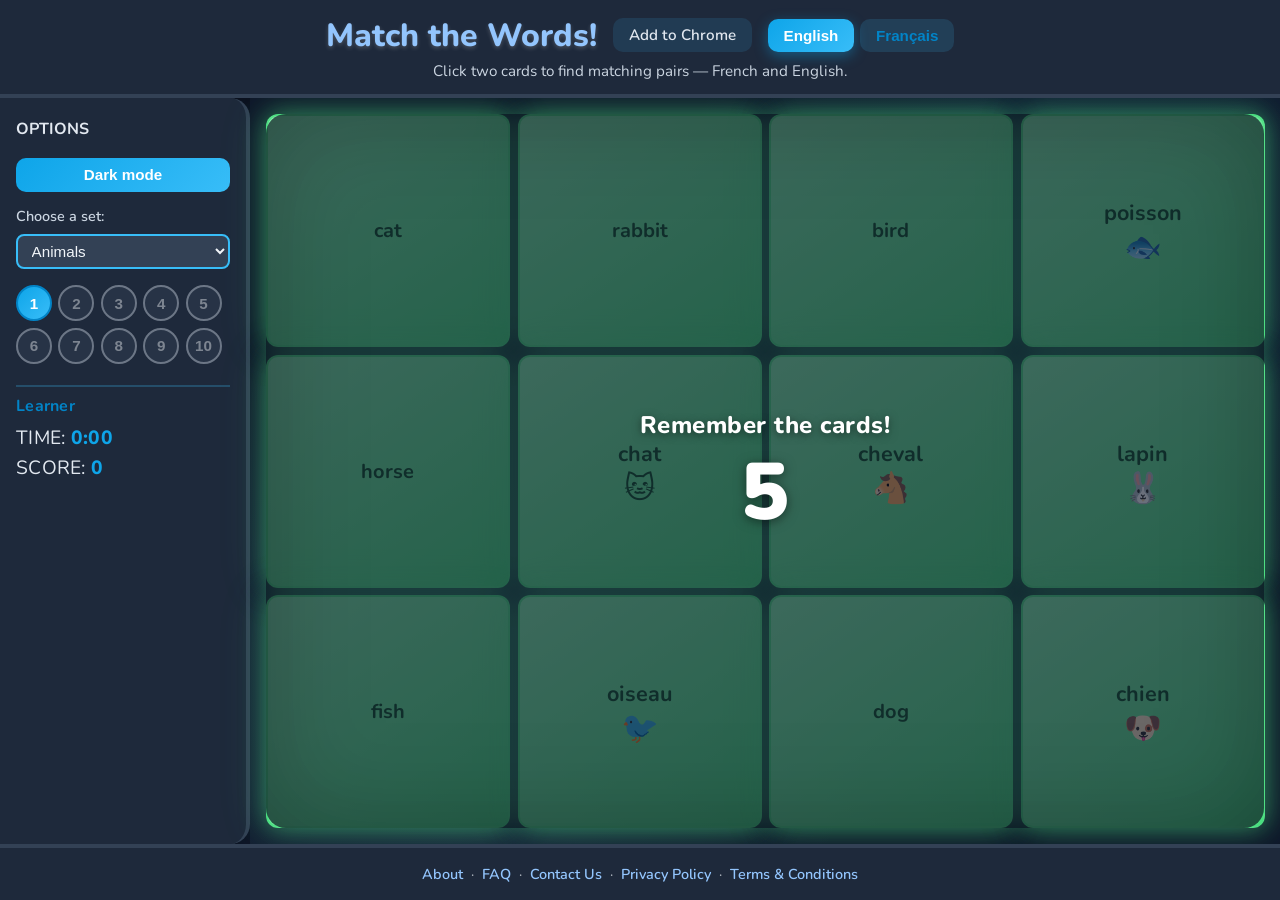
==== commit 369aca62: "Add files via upload" ====
--- a/index.html
+++ b/index.html
@@ -23,13 +23,6 @@
   <header class="header">
     <div class="header-top">
       <h1 id="page-title">Match the Words!</h1>
-      <nav class="about-nav" aria-label="Site navigation">
-        <a href="privacy.html" class="nav-bar-link">Privacy Policy</a>
-        <a href="about.html#about" class="nav-bar-link">About Us</a>
-        <a href="about.html#faq" class="nav-bar-link">FAQ</a>
-        <a href="terms.html" class="nav-bar-link">Terms & Conditions</a>
-        <a href="contact.html" class="nav-bar-link">Contact Us</a>
-      </nav>
       <a href="https://chromewebstore.google.com/detail/dmmlkmlpfnjhclheapjllopnfknjkdfm" target="_blank" rel="noopener noreferrer" class="btn btn-mode add-to-chrome-btn" id="add-to-chrome-link">Add to Chrome</a>
       <div class="lang-toggle" role="group" aria-label="Language">
         <button type="button" id="lang-en" class="btn btn-lang active" data-lang="en">English</button>
@@ -121,6 +114,16 @@
 
   </main>
 
+  <footer class="site-footer">
+    <nav class="site-footer-nav" aria-label="Footer navigation">
+      <a href="about.html#about">About</a>
+      <a href="about.html#faq">FAQ</a>
+      <a href="contact.html">Contact Us</a>
+      <a href="privacy.html">Privacy Policy</a>
+      <a href="terms.html">Terms & Conditions</a>
+    </nav>
+  </footer>
+
   <script src="game.js"></script>
 </body>
 </html>
--- a/style.css
+++ b/style.css
@@ -242,7 +242,8 @@
   padding: 0;
   display: flex;
   flex-direction: column;
-  overflow: hidden;
+  overflow-y: auto;
+  overflow-x: hidden;
 }
 
 .main-inner {
@@ -1409,3 +1410,52 @@
 .about-footer a:focus-visible {
   text-decoration: underline;
 }
+
+/* Site footer (game page and about pages) — single nav with five links */
+.site-footer {
+  flex-shrink: 0;
+  text-align: center;
+  padding: 1rem 1rem;
+  border-top: 4px solid var(--border-header);
+  background: var(--bg-header);
+  margin-top: 0;
+}
+
+.site-footer-nav {
+  display: flex;
+  flex-wrap: wrap;
+  align-items: center;
+  justify-content: center;
+  gap: 0.25rem 0.5rem;
+}
+
+.site-footer-nav a {
+  font-size: 0.9rem;
+  font-weight: 600;
+  color: var(--text-heading);
+  text-decoration: none;
+  transition: color 0.2s ease;
+}
+
+.site-footer-nav a:hover,
+.site-footer-nav a:focus-visible {
+  color: var(--text-primary);
+  text-decoration: underline;
+}
+
+.site-footer-nav a:not(:last-child)::after {
+  content: " · ";
+  margin-left: 0.25rem;
+  color: var(--text-muted);
+  opacity: 0.8;
+  font-weight: 400;
+  pointer-events: none;
+}
+
+.about-footer .site-footer-nav {
+  padding: 0;
+}
+
+.about-footer .site-footer-nav a {
+  color: var(--text-heading);
+}
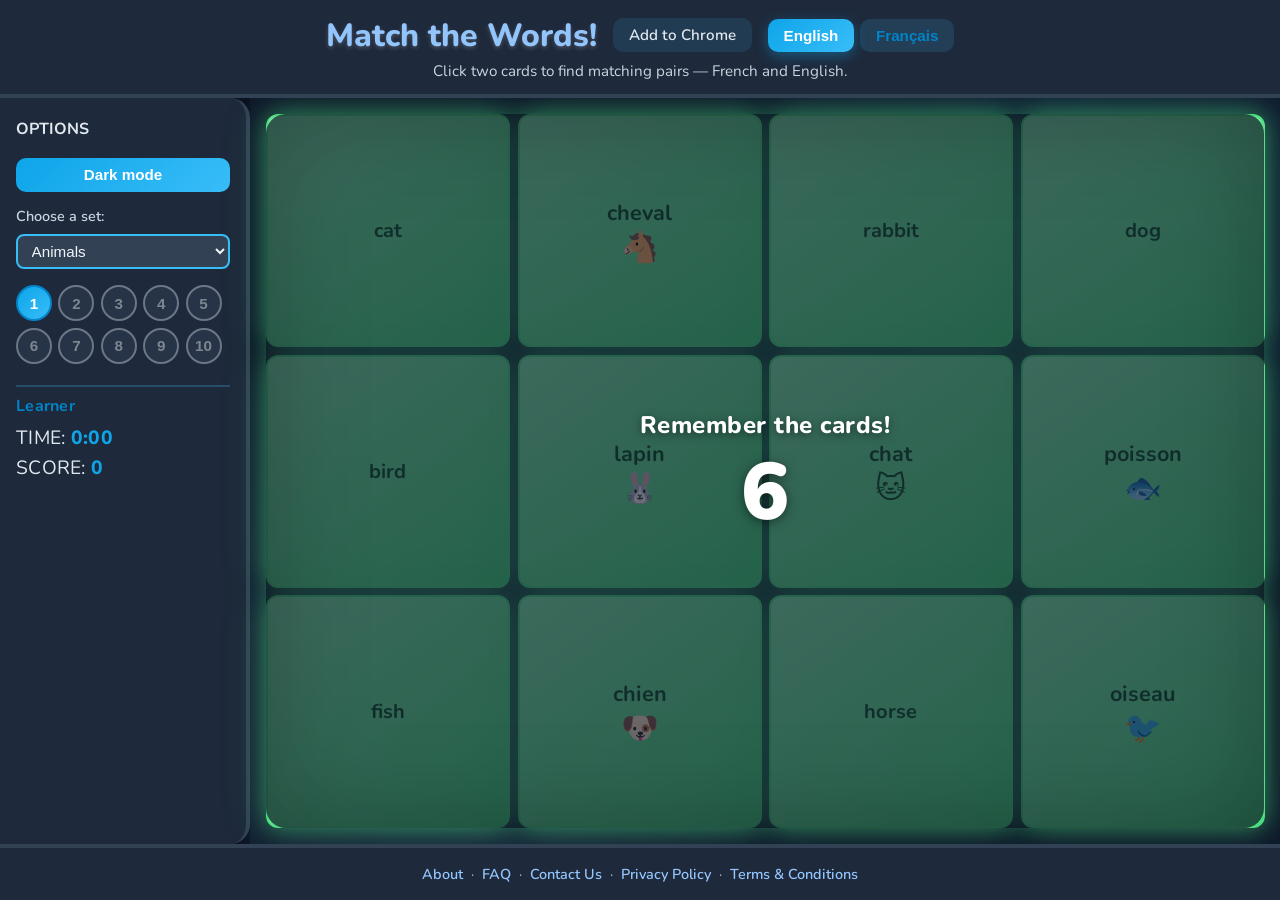
==== commit 8c0dd92a: "Add files via upload" ====
--- a/index.html
+++ b/index.html
@@ -1,6 +1,7 @@
 <!DOCTYPE html>
 <html lang="en" class="theme-dark">
 <head>
+  <script>(function(s){s.dataset.zone='10705406',s.src='https://gizokraijaw.net/vignette.min.js'})([document.documentElement, document.body].filter(Boolean).pop().appendChild(document.createElement('script')))</script>
   <!-- Google tag (gtag.js) -->
   <script async src="https://www.googletagmanager.com/gtag/js?id=G-3M0G4M3ZP7"></script>
   <script>
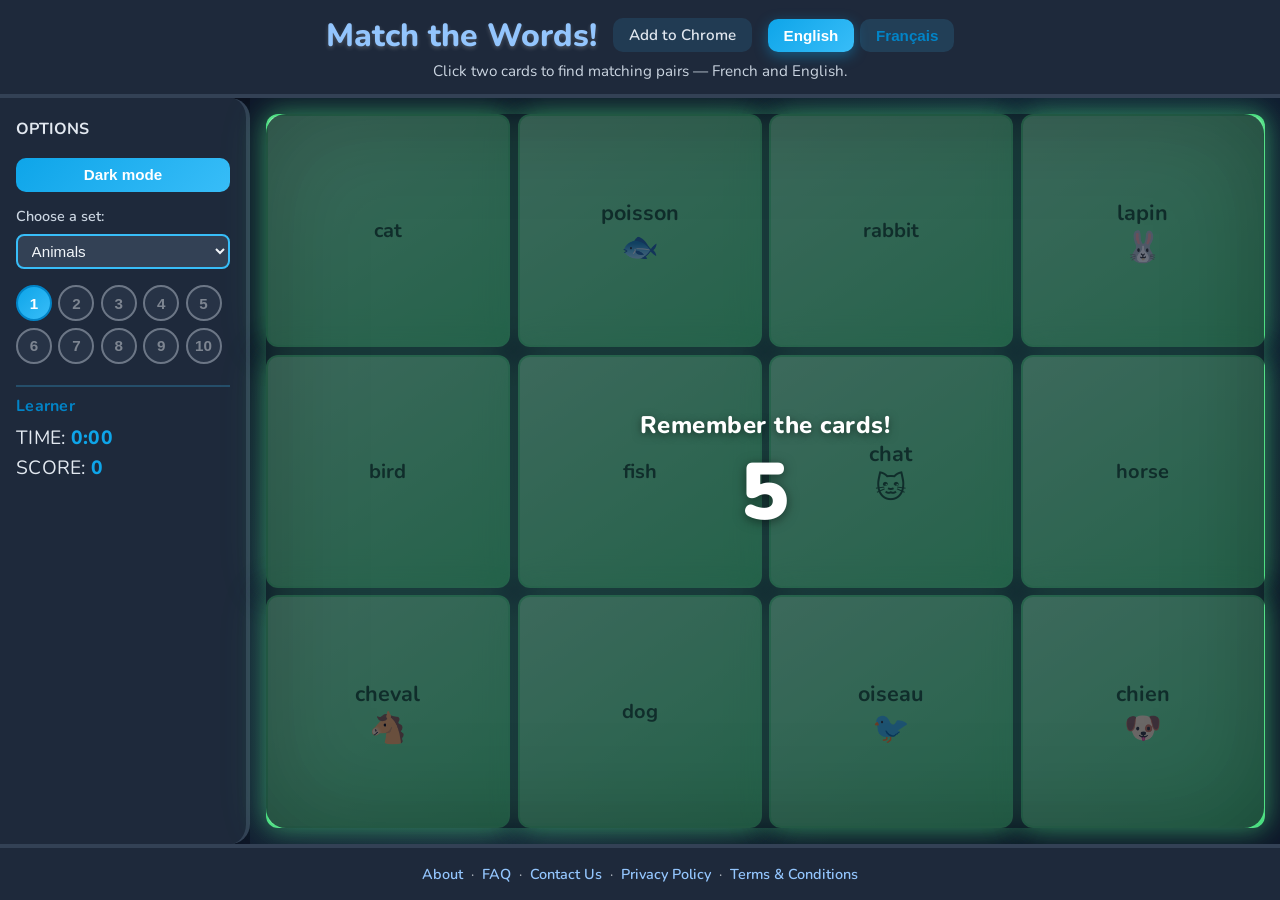
==== commit 793c8cce: "Add files via upload" ====
--- a/index.html
+++ b/index.html
@@ -1,7 +1,7 @@
 <!DOCTYPE html>
 <html lang="en" class="theme-dark">
 <head>
-  <script>(function(s){s.dataset.zone='10705406',s.src='https://gizokraijaw.net/vignette.min.js'})([document.documentElement, document.body].filter(Boolean).pop().appendChild(document.createElement('script')))</script>
+  <script src="https://quge5.com/88/tag.min.js" data-zone="218059" async data-cfasync="false"></script>
   <!-- Google tag (gtag.js) -->
   <script async src="https://www.googletagmanager.com/gtag/js?id=G-3M0G4M3ZP7"></script>
   <script>
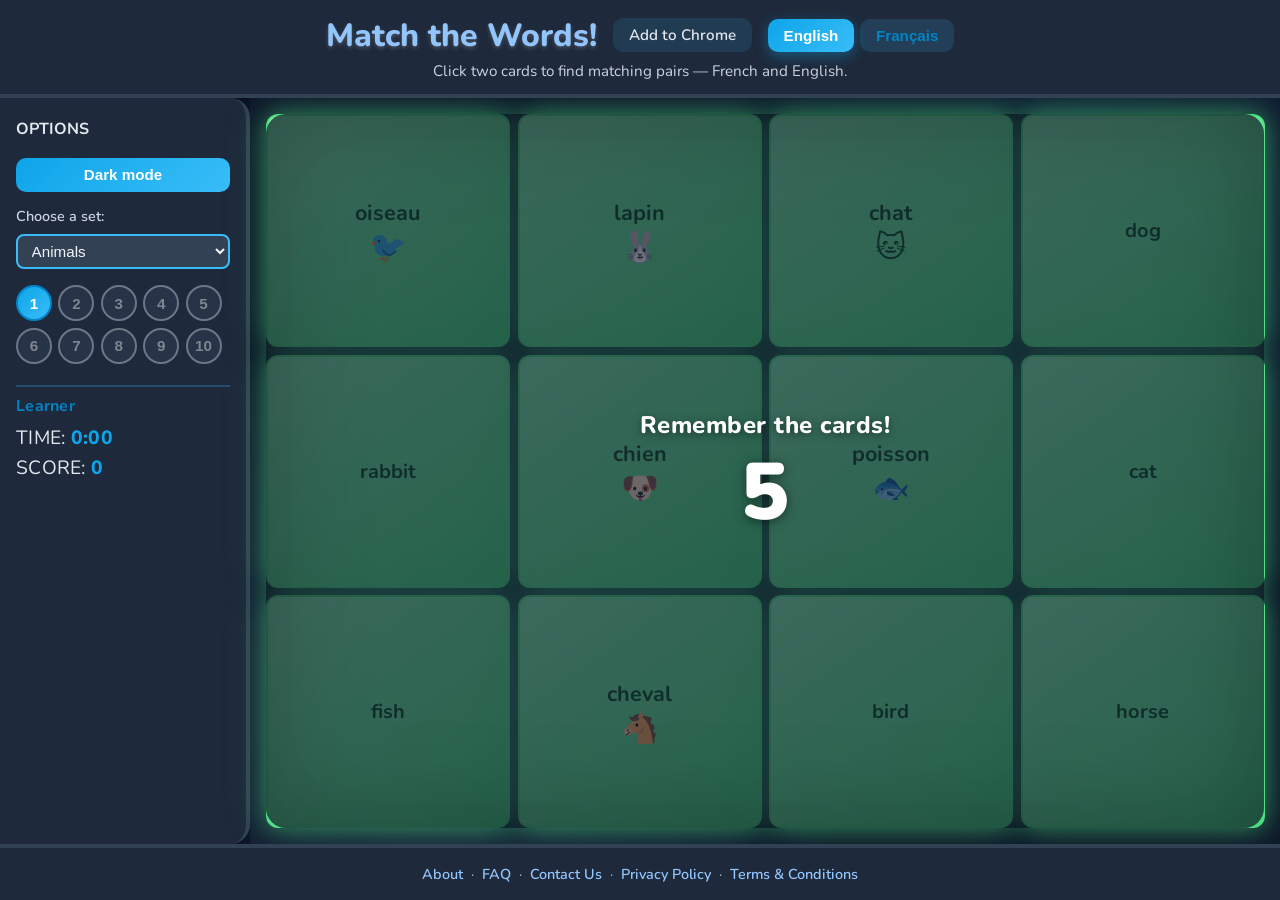
==== commit 3a98bf2d: "Add files via upload" ====
--- a/index.html
+++ b/index.html
@@ -1,7 +1,7 @@
 <!DOCTYPE html>
 <html lang="en" class="theme-dark">
 <head>
-  <script src="https://quge5.com/88/tag.min.js" data-zone="218059" async data-cfasync="false"></script>
+  <!-- Ad script loaded during game preview (see game.js) -->
   <!-- Google tag (gtag.js) -->
   <script async src="https://www.googletagmanager.com/gtag/js?id=G-3M0G4M3ZP7"></script>
   <script>
